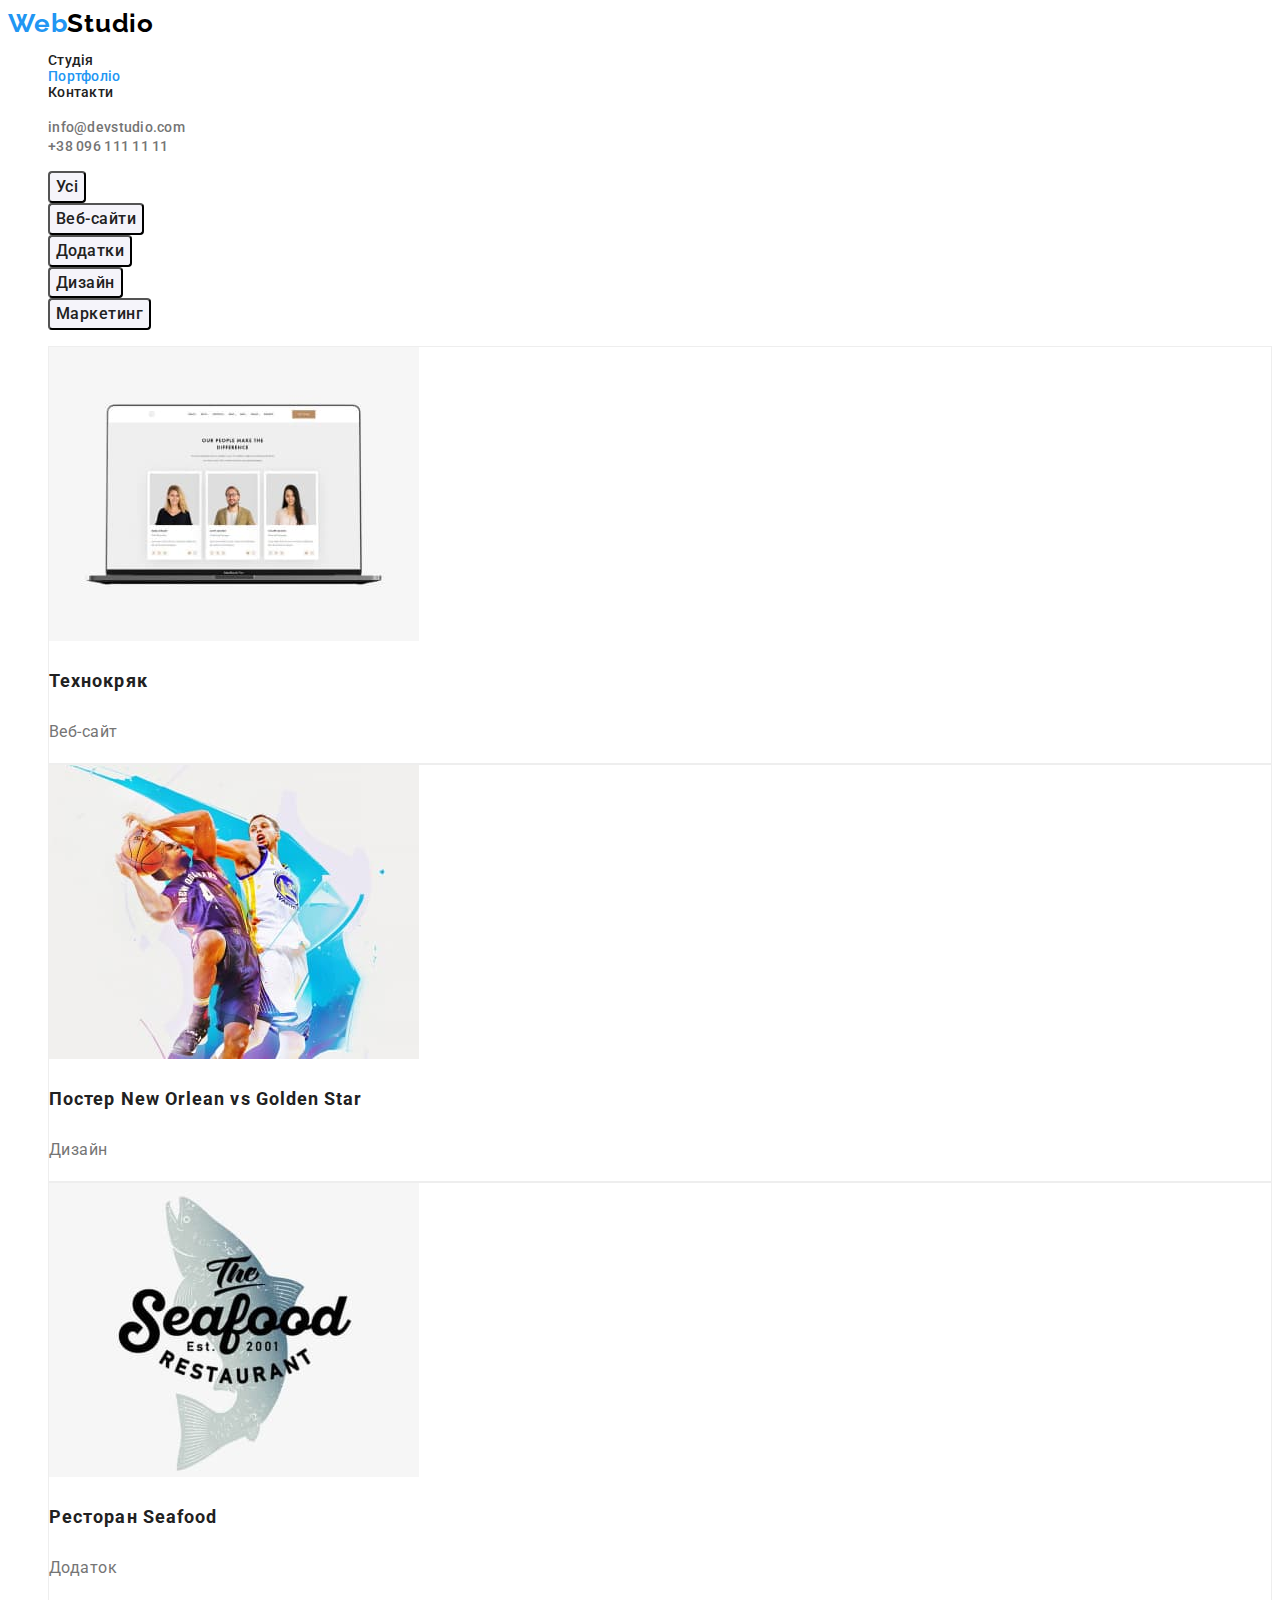
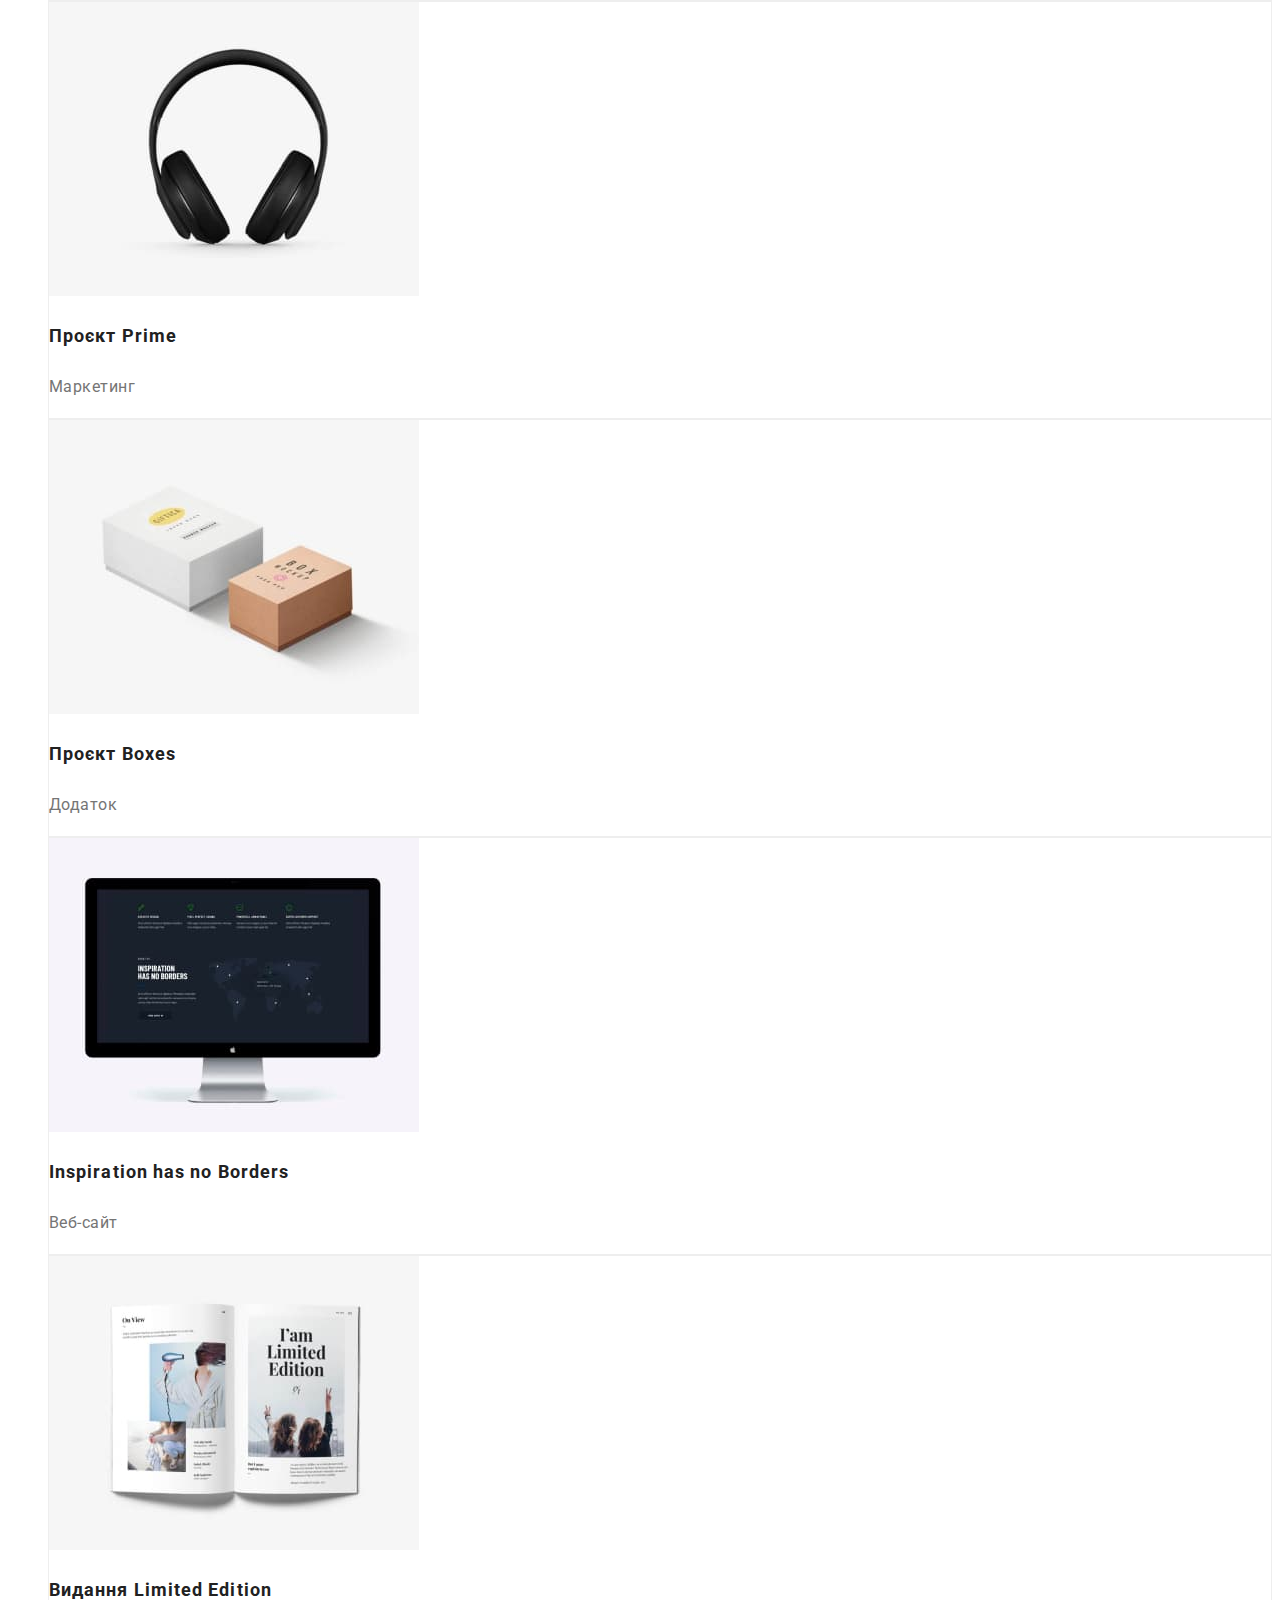
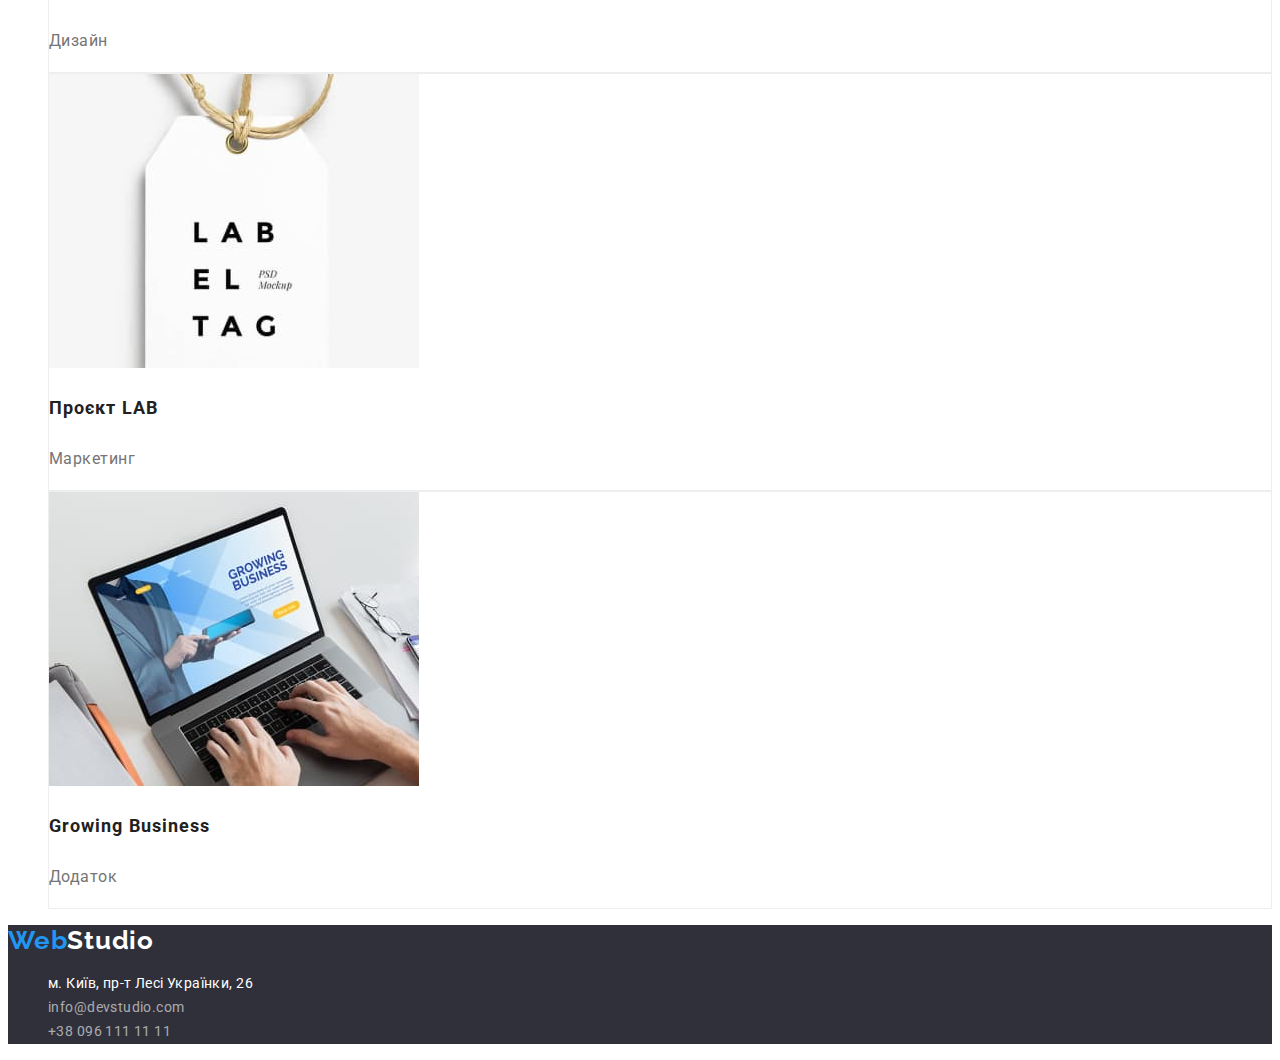
==== portfolio.html @ 72afde7a "continuation of the project" ====
<!DOCTYPE html>
<html lang="uk">
  <head>
    <meta charset="UTF-8" />
    <meta http-equiv="X-UA-Compatible" content="IE=edge" />
    <meta name="viewport" content="width=device-width, initial-scale=1.0" />
    <title>Document</title>
    <link rel="stylesheet" href="./css/styles.css" />
    <link rel="preconnect" href="https://fonts.googleapis.com" />
    <link rel="preconnect" href="https://fonts.gstatic.com" crossorigin />
    <link
      href="https://fonts.googleapis.com/css2?family=Raleway:wght@700&family=Roboto:wght@400;500;700;900&display=swap"
      rel="stylesheet"
    />
  </head>
  <body>
    <!-- хедер -->
    <header>
      <nav class="navigate">
        <a href="./index.html" class="logo"
          ><span class="title-logo">Web</span>Studio</a
        >

        <!-- навігація -->
        <ul class="site-nav">
          <li>
            <a href="./index.html" class="link">Студія</a>
          </li>
          <li class="current">
            <a href="./portfolio.html" class="link">Портфоліо</a>
          </li>
          <li><a href="" class="link">Контакти</a></li>
        </ul>
      </nav>

      <!-- контакти -->
      <ul class="site-contacts">
        <li>
          <a href="mailto:info@devstudio.com" class="link"
            >info@devstudio.com</a
          >
        </li>
        <li><a href="tel:+380961111111" class="link">+38 096 111 11 11</a></li>
      </ul>
    </header>

    <main>
      <!-- кнопки навігації -->
      <section class="portfolio-section section">
        <h1 class="portfolio-title visually-hidden">Портфоліо</h1>

        <ul class="portfolio-nav">
          <li>
            <button type="button" class="batton-portfolio button">Усі</button>
          </li>
          <li>
            <button type="button" class="batton-portfolio button">
              Веб-сайти
            </button>
          </li>
          <li>
            <button type="button" class="batton-portfolio button">
              Додатки
            </button>
          </li>
          <li>
            <button type="button" class="batton-portfolio button">
              Дизайн
            </button>
          </li>
          <li>
            <button type="button" class="batton-portfolio button">
              Маркетинг
            </button>
          </li>
        </ul>
      </section>

      <!-- галерея робіт -->
      <section class="gallery-section section">
        <h2 class="gallery-title visually-hidden">Приклади робіт</h2>

        <ul class="gallery-list">
          <li class="gallery-list-item">
            <img
              src="./images/2-1.jpg"
              alt="Веб-сайт"
              width="370"
              height="294"
            />
            <h3 class="gallery-list-title">Технокряк</h3>
            <p class="gallery-tex">Веб-сайт</p>
          </li>

          <li class="gallery-list-item">
            <img
              src="./images/2-2.jpg"
              alt="гра в баскетбол"
              width="370"
              height="294"
            />
            <h3 class="gallery-list-title">Постер New Orlean vs Golden Star</h3>
            <p class="gallery-tex">Дизайн</p>
          </li>

          <li class="gallery-list-item">
            <img
              src="./images/2-3.jpg"
              alt="логотип ресторану"
              width="370"
              height="294"
            />
            <h3 class="gallery-list-title">Ресторан Seafood</h3>
            <p class="gallery-tex">Додаток</p>
          </li>

          <li class="gallery-list-item">
            <img
              src="./images/2-4.jpg"
              alt="навушники"
              width="370"
              height="294"
            />
            <h3 class="gallery-list-title">Проєкт Prime</h3>
            <p class="gallery-tex">Маркетинг</p>
          </li>

          <li class="gallery-list-item">
            <img
              src="./images/2-5.jpg"
              alt="навушники"
              width="370"
              height="294"
            />
            <h3 class="gallery-list-title">Проєкт Boxes</h3>
            <p class="gallery-tex">Додаток</p>
          </li>

          <li class="gallery-list-item">
            <img
              src="./images/2-6.jpg"
              alt="монітор"
              width="370"
              height="294"
            />
            <h3 class="gallery-list-title">Inspiration has no Borders</h3>
            <p class="gallery-tex">Веб-сайт</p>
          </li>

          <li class="gallery-list-item">
            <img src="./images/2-7.jpg" alt="книга" width="370" height="294" />
            <h3 class="gallery-list-title">Видання Limited Edition</h3>
            <p class="gallery-tex">Дизайн</p>
          </li>

          <li class="gallery-list-item">
            <img
              src="./images/2-8.jpg"
              alt="етикетка"
              width="370"
              height="294"
            />
            <h3 class="gallery-list-title">Проєкт LAB</h3>
            <p class="gallery-tex">Маркетинг</p>
          </li>

          <li class="gallery-list-item">
            <img src="./images/2-9.jpg" alt="нетбук" width="370" height="294" />
            <h3 class="gallery-list-title">Growing Business</h3>
            <p class="gallery-tex">Додаток</p>
          </li>
        </ul>
      </section>
    </main>

    <!-- футер -->
    <footer class="footer-items">
      <a href="./index.html" class="logo"
        ><span class="title-logo">Web</span>Studio
      </a>

      <!-- адреса -->
      <address class="address-items">
        <ul class="address-list">
          <li class="address-place">
            <a
              href="https://www.google.com/maps/place/%D0%B1%D1%83%D0%BB%D1%8C%D0%B2%D0%B0%D1%80+%D0%9B%D0%B5%D1%81%D1%96+%D0%A3%D0%BA%D1%80%D0%B0%D1%97%D0%BD%D0%BA%D0%B8,+26,+%D0%9A%D0%B8%D1%97%D0%B2,+02000/@50.4267703,30.537616,18z/data=!4m5!3m4!1s0x40d4cf0e033ecbe9:0x57a4dffefec77da0!8m2!3d50.4265807!4d30.5383859"
              target="_blank"
              rel="noopener noreferrer"
              class="link"
              ><span class="place-tex">м. Київ, пр-т Лесі Українки, 26</span>
            </a>
          </li>
          <li class="address-contacts">
            <a href="mailto:info@devstudio.com" class="link"
              >info@devstudio.com</a
            >
          </li>
          <li class="address-contacts">
            <a href="tel:+380961111111" class="link">+38 096 111 11 11</a>
          </li>
        </ul>
      </address>
    </footer>
  </body>
</html>
---- css/styles.css ----
:root {
  --primari-tex-color: #212121;
  --title-text-color: #212121;
  --accent-color: #2196f3;
  --accent-button-color: #2196f3;
  --button-text-color: #ffffff;
  --primari-bcg-color: #f5f5f5;
  --paragraph-tex: #757575;
}

body {
 font-family:'Roboto', sans-serif;
 color: var(--primari-tex-color);
 background-color: #FFFFFF;
}

/* НАВІГАЦІЯ */

.logo {
  text-decoration: none;
  font-family: 'Raleway', sans-serif;
  font-weight: 700;
  font-size: 26px;
  line-height: 1.19;
    
  letter-spacing: 0.03em;
  color: #000000;
}

.title-logo {
color: #2196F3;
}

/* Футер лого */

footer .logo {
  color: #FFFFFF;
}


.site-nav {
  font-weight: 500;
  font-size: 14px;
  line-height: 1.14;
  letter-spacing: 0.02em;
  
  color: #212121;
}

a {
  font-family: inherit;
}

a.link {
  color: var(--primari-tex-color);
}

.link {
  text-decoration: none;
 }

.address-items .link {
  text-decoration: none;
}

.site-contacts .link {
  font-weight: 500;
  font-size: 14px;
  line-height: 1.14;
  letter-spacing: 0.02em;
  
  color: #757575;
}

.current .link {
  color: var(--accent-color);
}

ul {
  list-style: none;
  font-style: normal;
  }

.link:hover,
.link:focus {
  color: var(--accent-color);
}

/*------------- ГЕРОЙ -------------*/
.section-hero {
  background-color: #2F303A;
}


.hero-title {
  font-weight: 900;
  font-size: 44px;
  line-height: 1.36;

  letter-spacing: 0.06em;
  text-transform: uppercase;
  
  color: #FFFFFF;
}

.button-hero.button {
 font-weight: 700;
 font-size: 16px;
 line-height: 1.88;

 letter-spacing: 0.06em;
background-color: #2196F3;
 color: var(--button-text-color);
}

button {
  font-family: inherit;
  cursor: pointer;
}

.button {
  background: #F5F4FA;
  border-radius: 4px;
}

.button:hover,
.button:focus {
  color: #FFFFFF;
  background-color: var(--accent-color);
}

/*------------- БЛОК 1 -------------*/

/* .section-features {} */


.features-title {
  color: var(--primari-bcg-color);
}

/* .features-items {} */

/* .item-list {} */

.title-item-list {
  font-weight: 700;
  font-size: 14px;
  line-height: 1.14;
  letter-spacing: 0.03em;
  text-transform: uppercase;
  
  color: var(--primari-tex-color);
}

.features-items-text {
  font-size: 14px;
  line-height: 1.71;
 
  letter-spacing: 0.03em;
  
  color: var(--paragraph-tex);
}

/*------------- БЛОК 2 -------------*/

/* .section-work {} */

.work-title {
  font-weight: 700;
  font-size: 36px;
  line-height: 1.17;
  text-align: center;
  letter-spacing: 0.03em;
  
  color: var(--primari-tex-color);
}

/* .work-list {}

.wokr-lst-item {}

.work-pictures {} */


/*------------- БЛОК 3 -------------*/

.section-team {
  background-color: #F5F4FA;
}

.team-title {
  font-weight: 700;
  font-size: 36px;
  line-height: 1.17;
  text-align: center;
  letter-spacing: 0.03em;
  
  color: var(--primari-tex-color);
}

/* .team-list {} */

.team-list-item {
  background-color: #FFFFFF;
}

/* .team-pictures {} */

.team-list-name {
  font-weight: 500;
  font-size: 16px;
  line-height: 1.19;

  letter-spacing: 0.03em;

  color: var(--primari-tex-color);
}

.team-text {
  font-size: 16px;
  line-height: 1.19;
 
  letter-spacing: 0.03em;
  
  color: var(--paragraph-tex);
}

/*------------- PAGES 2 PORTFOLIO -------------*/

/* .portfolio-section {} */

.portfolio-title {
  color: var(--primari-bcg-color);
}

/* .portfolio-nav {} */


/*------------- Кнопки Навігації PORTFOLIO -------------*/

.batton-portfolio {
  background: #F5F4FA;
  border-radius: 4px;
  font-weight: 500;
  font-size: 16px;
  line-height: 1.62;
  
  text-align: center;
  letter-spacing: 0.03em;

  color: #212121;
}

/*------------- ГАЛЕРЕЯ -------------*/

/* .gallery-section {} */

.gallery-title {
  color: var(--primari-bcg-color);
}

/* .gallery-list {} */

.gallery-list-item {
  border: 1px solid #EEEEEE;
}

.gallery-list-title {
  font-weight: 700;
  font-size: 18px;
  line-height: 2;

  letter-spacing: 0.06em;
  
  color: var(--primari-tex-color);
}

.gallery-tex {
  font-size: 16px;
  line-height: 1.88;

  letter-spacing: 0.03em;
  
  color: var(--paragraph-tex);
}

/*------------- FOOTER -------------*/
address {
  display: block;
}
.footer-items {
  background-color: #2F303A;
}

/* .address-items {} */

/* .address-list {} */

/* .address-place {} */

.place-tex {
  font-size: 14px;
  line-height: 1.71;
  
  letter-spacing: 0.03em;
  
  color: #FFFFFF;
}

.address-contacts .link {
  font-size: 14px;
  line-height: 1.71;
  
  letter-spacing: 0.03em;
  
  color: rgba(255, 255, 255, 0.6);
}

.address-list .link:hover,
.address-list .link:focus {
  color: var(--accent-color);
}

.link .place-tex:hover,
.link .place-tex:focus {
  color: var(--accent-color);
}

.visually-hidden {
  position: absolute;
  white-space: nowrap;
  width: 1px;
  height: 1px;
  overflow: hidden;
  border: 0;
  padding: 0;
  clip: rect(0 0 0 0);
  clip-path: inset(50%);
  margin: -1px;
}
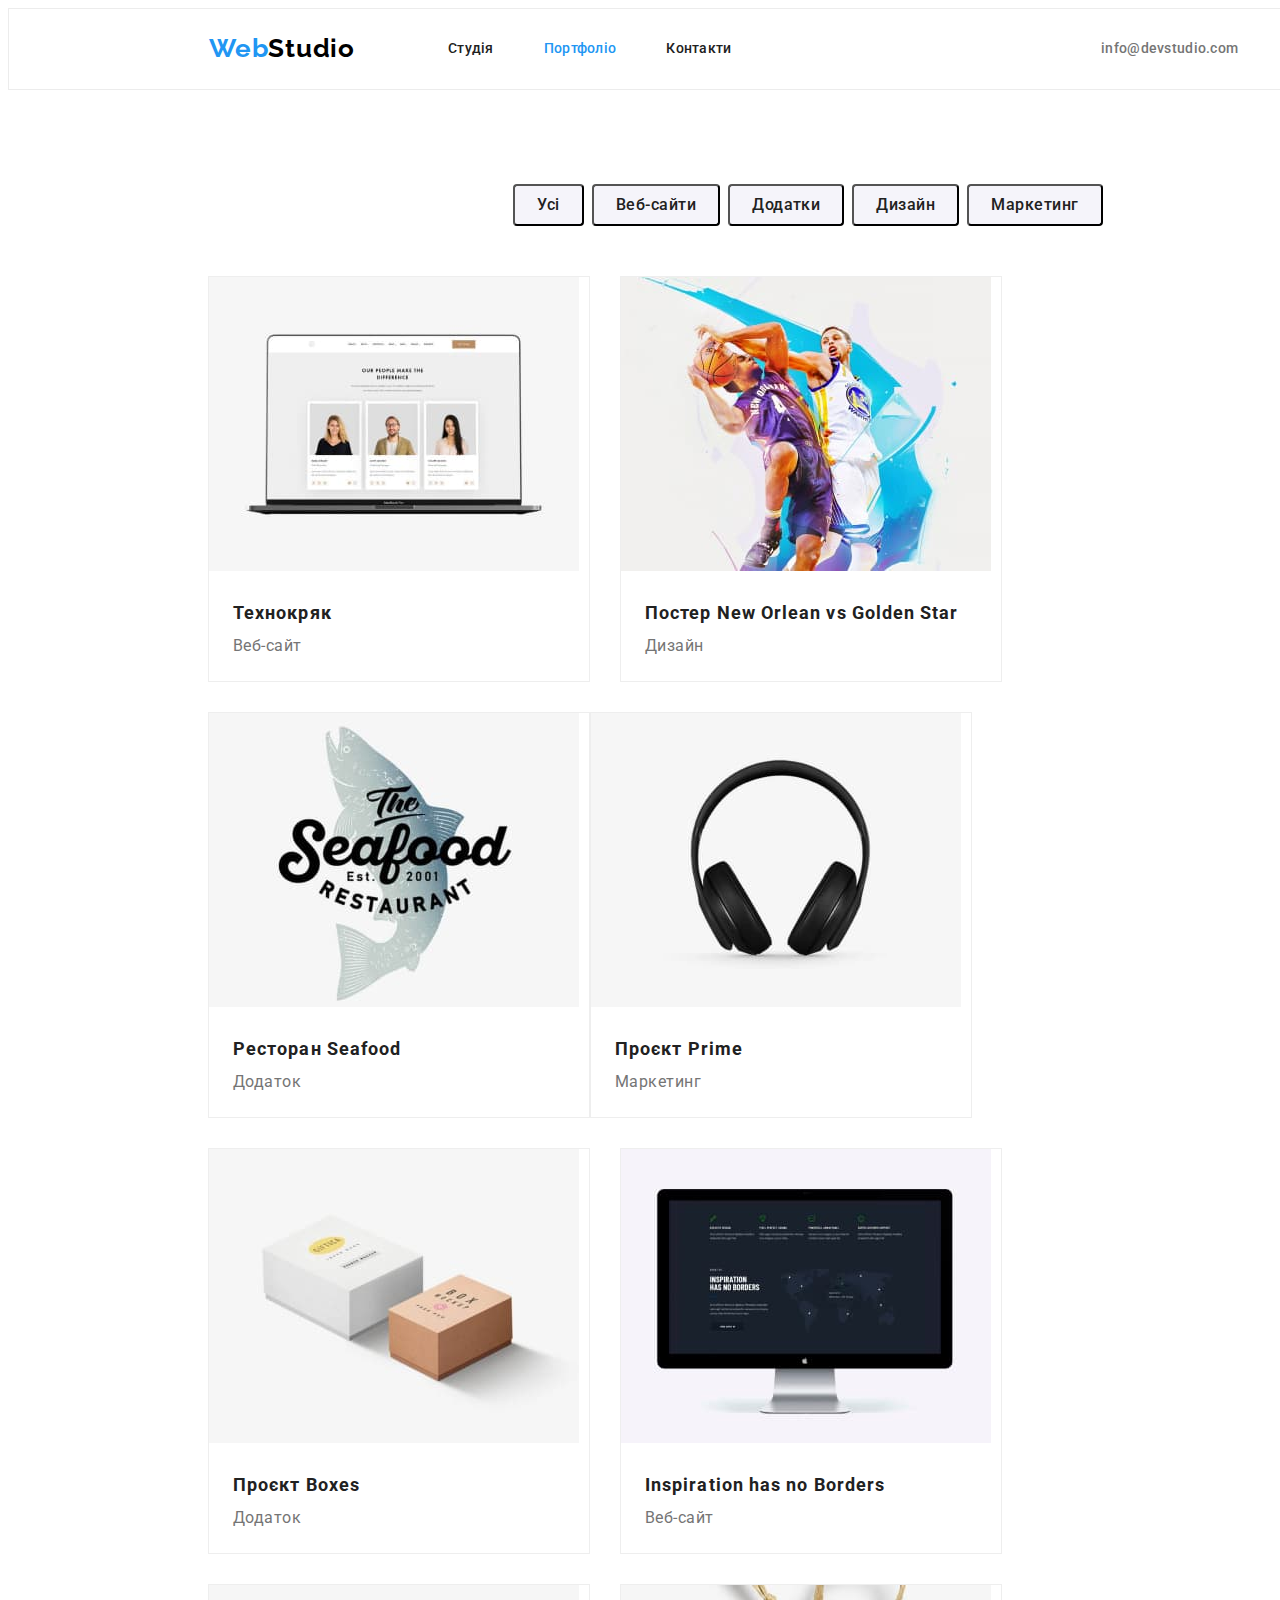
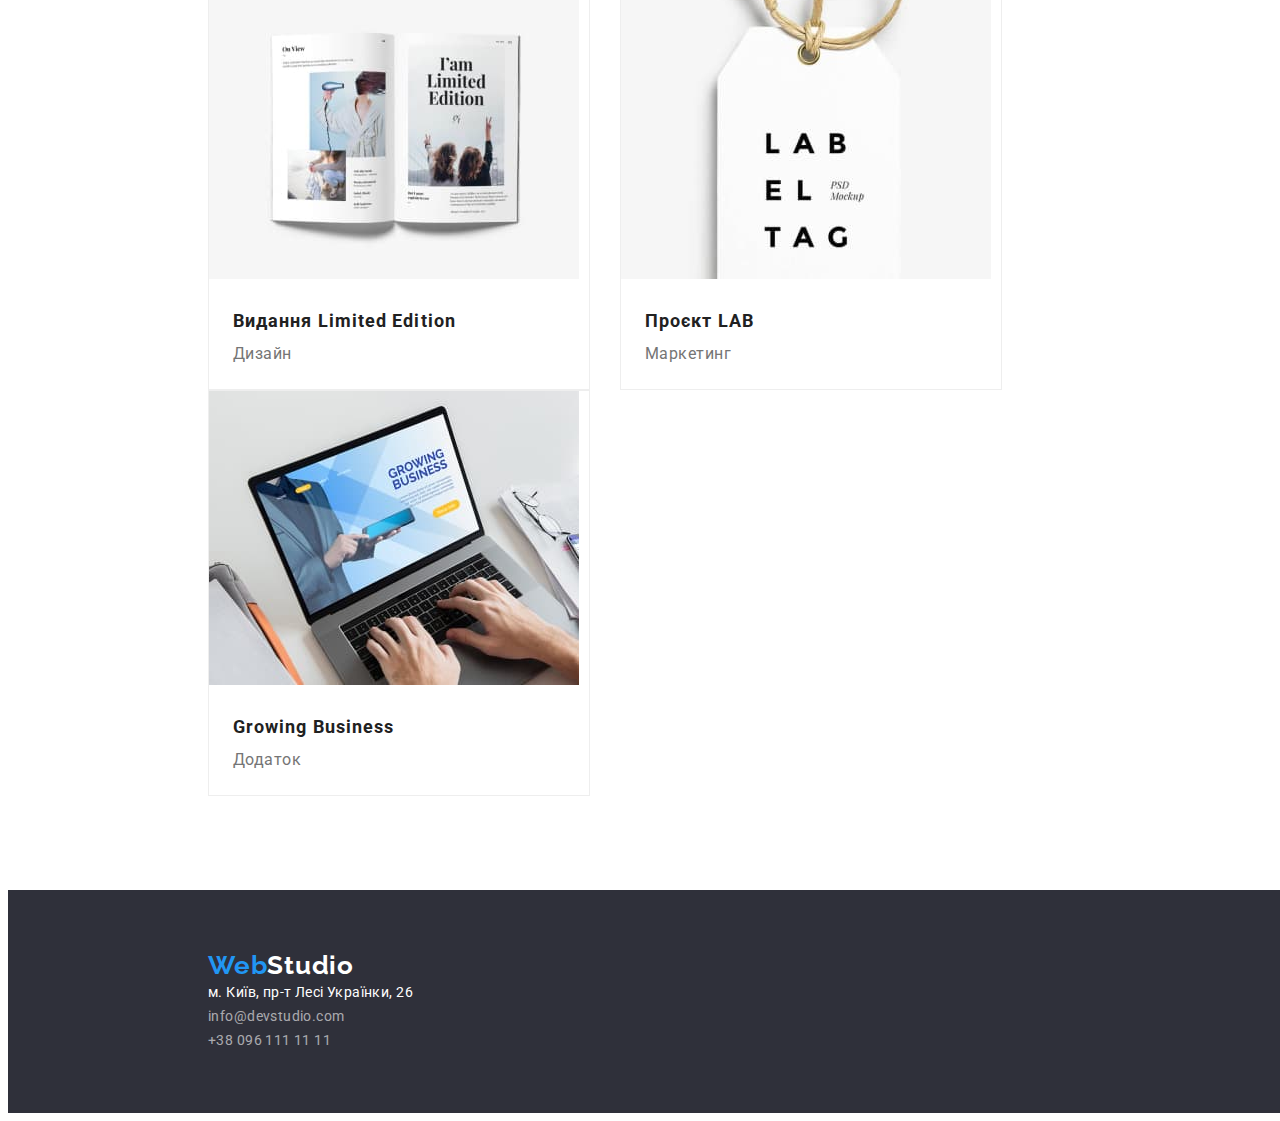
==== commit 3438c10e: "elements are located according to the layout" ====
--- a/portfolio.html
+++ b/portfolio.html
@@ -5,202 +5,395 @@
     <meta http-equiv="X-UA-Compatible" content="IE=edge" />
     <meta name="viewport" content="width=device-width, initial-scale=1.0" />
     <title>Document</title>
-    <link rel="stylesheet" href="./css/styles.css" />
     <link rel="preconnect" href="https://fonts.googleapis.com" />
     <link rel="preconnect" href="https://fonts.gstatic.com" crossorigin />
     <link
       href="https://fonts.googleapis.com/css2?family=Raleway:wght@700&family=Roboto:wght@400;500;700;900&display=swap"
       rel="stylesheet"
     />
+    <link
+      rel="stylesheet"
+      href="https://cdnjs.cloudflare.com/ajax/libs/modern-normalize/1.1.0/modern-normalize.min.css"
+      integrity="sha512-wpPYUAdjBVSE4KJnH1VR1HeZfpl1ub8YT/NKx4PuQ5NmX2tKuGu6U/JRp5y+Y8XG2tV+wKQpNHVUX03MfMFn9Q=="
+      crossorigin="anonymous"
+      referrerpolicy="no-referrer"
+    />
+    <link rel="stylesheet" href="./css/styles.css" />
   </head>
   <body>
     <!-- хедер -->
-    <header>
-      <nav class="navigate">
-        <a href="./index.html" class="logo"
-          ><span class="title-logo">Web</span>Studio</a
-        >
-
-        <!-- навігація -->
-        <ul class="site-nav">
-          <li>
-            <a href="./index.html" class="link">Студія</a>
-          </li>
-          <li class="current">
-            <a href="./portfolio.html" class="link">Портфоліо</a>
-          </li>
-          <li><a href="" class="link">Контакти</a></li>
-        </ul>
-      </nav>
-
-      <!-- контакти -->
-      <ul class="site-contacts">
-        <li>
-          <a href="mailto:info@devstudio.com" class="link"
-            >info@devstudio.com</a
+    <header class="page-header">
+      <div class="container">
+        <nav class="navigate">
+          <a href="./index.html" class="logo"
+            ><span class="title-logo">Web</span>Studio</a
           >
-        </li>
-        <li><a href="tel:+380961111111" class="link">+38 096 111 11 11</a></li>
-      </ul>
-    </header>
-
-    <main>
-      <!-- кнопки навігації -->
-      <section class="portfolio-section section">
-        <h1 class="portfolio-title visually-hidden">Портфоліо</h1>
-
-        <ul class="portfolio-nav">
-          <li>
-            <button type="button" class="batton-portfolio button">Усі</button>
-          </li>
-          <li>
-            <button type="button" class="batton-portfolio button">
-              Веб-сайти
-            </button>
-          </li>
-          <li>
-            <button type="button" class="batton-portfolio button">
-              Додатки
-            </button>
-          </li>
-          <li>
-            <button type="button" class="batton-portfolio button">
-              Дизайн
-            </button>
-          </li>
-          <li>
-            <button type="button" class="batton-portfolio button">
-              Маркетинг
-            </button>
-          </li>
-        </ul>
-      </section>
-
-      <!-- галерея робіт -->
-      <section class="gallery-section section">
-        <h2 class="gallery-title visually-hidden">Приклади робіт</h2>
-
-        <ul class="gallery-list">
-          <li class="gallery-list-item">
-            <img
-              src="./images/2-1.jpg"
-              alt="Веб-сайт"
-              width="370"
-              height="294"
-            />
-            <h3 class="gallery-list-title">Технокряк</h3>
-            <p class="gallery-tex">Веб-сайт</p>
-          </li>
-
-          <li class="gallery-list-item">
-            <img
-              src="./images/2-2.jpg"
-              alt="гра в баскетбол"
-              width="370"
-              height="294"
-            />
-            <h3 class="gallery-list-title">Постер New Orlean vs Golden Star</h3>
-            <p class="gallery-tex">Дизайн</p>
-          </li>
-
-          <li class="gallery-list-item">
-            <img
-              src="./images/2-3.jpg"
-              alt="логотип ресторану"
-              width="370"
-              height="294"
-            />
-            <h3 class="gallery-list-title">Ресторан Seafood</h3>
-            <p class="gallery-tex">Додаток</p>
-          </li>
-
-          <li class="gallery-list-item">
-            <img
-              src="./images/2-4.jpg"
-              alt="навушники"
-              width="370"
-              height="294"
-            />
-            <h3 class="gallery-list-title">Проєкт Prime</h3>
-            <p class="gallery-tex">Маркетинг</p>
-          </li>
-
-          <li class="gallery-list-item">
-            <img
-              src="./images/2-5.jpg"
-              alt="навушники"
-              width="370"
-              height="294"
-            />
-            <h3 class="gallery-list-title">Проєкт Boxes</h3>
-            <p class="gallery-tex">Додаток</p>
-          </li>
-
-          <li class="gallery-list-item">
-            <img
-              src="./images/2-6.jpg"
-              alt="монітор"
-              width="370"
-              height="294"
-            />
-            <h3 class="gallery-list-title">Inspiration has no Borders</h3>
-            <p class="gallery-tex">Веб-сайт</p>
-          </li>
-
-          <li class="gallery-list-item">
-            <img src="./images/2-7.jpg" alt="книга" width="370" height="294" />
-            <h3 class="gallery-list-title">Видання Limited Edition</h3>
-            <p class="gallery-tex">Дизайн</p>
-          </li>
-
-          <li class="gallery-list-item">
-            <img
-              src="./images/2-8.jpg"
-              alt="етикетка"
-              width="370"
-              height="294"
-            />
-            <h3 class="gallery-list-title">Проєкт LAB</h3>
-            <p class="gallery-tex">Маркетинг</p>
-          </li>
-
-          <li class="gallery-list-item">
-            <img src="./images/2-9.jpg" alt="нетбук" width="370" height="294" />
-            <h3 class="gallery-list-title">Growing Business</h3>
-            <p class="gallery-tex">Додаток</p>
-          </li>
-        </ul>
-      </section>
-    </main>
-
-    <!-- футер -->
-    <footer class="footer-items">
-      <a href="./index.html" class="logo"
-        ><span class="title-logo">Web</span>Studio
-      </a>
-
-      <!-- адреса -->
-      <address class="address-items">
-        <ul class="address-list">
-          <li class="address-place">
-            <a
-              href="https://www.google.com/maps/place/%D0%B1%D1%83%D0%BB%D1%8C%D0%B2%D0%B0%D1%80+%D0%9B%D0%B5%D1%81%D1%96+%D0%A3%D0%BA%D1%80%D0%B0%D1%97%D0%BD%D0%BA%D0%B8,+26,+%D0%9A%D0%B8%D1%97%D0%B2,+02000/@50.4267703,30.537616,18z/data=!4m5!3m4!1s0x40d4cf0e033ecbe9:0x57a4dffefec77da0!8m2!3d50.4265807!4d30.5383859"
-              target="_blank"
-              rel="noopener noreferrer"
-              class="link"
-              ><span class="place-tex">м. Київ, пр-т Лесі Українки, 26</span>
-            </a>
-          </li>
-          <li class="address-contacts">
+
+          <!-- навігація -->
+          <ul class="site-nav">
+            <li class="item">
+              <a href="./index.html" class="link">Студія</a>
+            </li>
+            <li class="item current">
+              <a href="./portfolio.html" class="link">Портфоліо</a>
+            </li>
+            <li class="item"><a href="" class="link">Контакти</a></li>
+          </ul>
+        </nav>
+
+        <!-- контакти -->
+        <ul class="site-contacts">
+          <li class="item">
             <a href="mailto:info@devstudio.com" class="link"
               >info@devstudio.com</a
             >
           </li>
-          <li class="address-contacts">
+          <li class="item">
             <a href="tel:+380961111111" class="link">+38 096 111 11 11</a>
           </li>
         </ul>
-      </address>
+      </div>
+    </header>
+
+    <main>
+      <!-- кнопки навігації (АРХІВ) -->
+
+      <!-- <section class="portfolio-section section">
+        <div class="container">
+          <h1 class="portfolio-title visually-hidden">Портфоліо</h1>
+
+          <ul class="portfolio-nav">
+            <li class="item">
+              <button type="button" class="batton-portfolio button">Усі</button>
+            </li>
+            <li class="item">
+              <button type="button" class="batton-portfolio button">
+                Веб-сайти
+              </button>
+            </li>
+            <li class="item">
+              <button type="button" class="batton-portfolio button">
+                Додатки
+              </button>
+            </li>
+            <li class="item">
+              <button type="button" class="batton-portfolio button">
+                Дизайн
+              </button>
+            </li>
+            <li class="item">
+              <button type="button" class="batton-portfolio button">
+                Маркетинг
+              </button>
+            </li>
+          </ul>
+        </div>
+      </section> -->
+
+      <!-- галерея робіт (АРХІВ) -->
+
+      <!-- <section class="gallery-section section">
+        <div class="container">
+          <h2 class="gallery-title visually-hidden">Приклади робіт</h2>
+
+          <ul class="gallery-list">
+            <li class="gallery-list-item">
+              <img
+                src="./images/2-1.jpg"
+                alt="Веб-сайт"
+                width="370"
+                height="294"
+              />
+              <h3 class="gallery-list-title">Технокряк</h3>
+              <p class="gallery-tex">Веб-сайт</p>
+            </li>
+
+            <li class="gallery-list-item">
+              <img
+                src="./images/2-2.jpg"
+                alt="гра в баскетбол"
+                width="370"
+                height="294"
+              />
+              <h3 class="gallery-list-title">
+                Постер New Orlean vs Golden Star
+              </h3>
+              <p class="gallery-tex">Дизайн</p>
+            </li>
+
+            <li class="gallery-list-item">
+              <img
+                src="./images/2-3.jpg"
+                alt="логотип ресторану"
+                width="370"
+                height="294"
+              />
+              <h3 class="gallery-list-title">Ресторан Seafood</h3>
+              <p class="gallery-tex">Додаток</p>
+            </li>
+
+            <li class="gallery-list-item">
+              <img
+                src="./images/2-4.jpg"
+                alt="навушники"
+                width="370"
+                height="294"
+              />
+              <h3 class="gallery-list-title">Проєкт Prime</h3>
+              <p class="gallery-tex">Маркетинг</p>
+            </li>
+
+            <li class="gallery-list-item">
+              <img
+                src="./images/2-5.jpg"
+                alt="навушники"
+                width="370"
+                height="294"
+              />
+              <h3 class="gallery-list-title">Проєкт Boxes</h3>
+              <p class="gallery-tex">Додаток</p>
+            </li>
+
+            <li class="gallery-list-item">
+              <img
+                src="./images/2-6.jpg"
+                alt="монітор"
+                width="370"
+                height="294"
+              />
+              <h3 class="gallery-list-title">Inspiration has no Borders</h3>
+              <p class="gallery-tex">Веб-сайт</p>
+            </li>
+
+            <li class="gallery-list-item">
+              <img
+                src="./images/2-7.jpg"
+                alt="книга"
+                width="370"
+                height="294"
+              />
+              <h3 class="gallery-list-title">Видання Limited Edition</h3>
+              <p class="gallery-tex">Дизайн</p>
+            </li>
+
+            <li class="gallery-list-item">
+              <img
+                src="./images/2-8.jpg"
+                alt="етикетка"
+                width="370"
+                height="294"
+              />
+              <h3 class="gallery-list-title">Проєкт LAB</h3>
+              <p class="gallery-tex">Маркетинг</p>
+            </li>
+
+            <li class="gallery-list-item">
+              <img
+                src="./images/2-9.jpg"
+                alt="нетбук"
+                width="370"
+                height="294"
+              />
+              <h3 class="gallery-list-title">Growing Business</h3>
+              <p class="gallery-tex">Додаток</p>
+            </li>
+          </ul>
+        </div>
+      </section>
+    </main> -->
+
+      <!-- Так повинно було б бути -->
+
+      <!-- Портфоліо -->
+
+      <section class="portfolio-section section">
+        <div class="container">
+          <h1 class="portfolio-title visually-hidden">Портфоліо</h1>
+
+          <ul class="portfolio-nav">
+            <li class="item">
+              <button type="button" class="batton-portfolio button">Усі</button>
+            </li>
+            <li class="item">
+              <button type="button" class="batton-portfolio button">
+                Веб-сайти
+              </button>
+            </li>
+            <li class="item">
+              <button type="button" class="batton-portfolio button">
+                Додатки
+              </button>
+            </li>
+            <li class="item">
+              <button type="button" class="batton-portfolio button">
+                Дизайн
+              </button>
+            </li>
+            <li class="item">
+              <button type="button" class="batton-portfolio button">
+                Маркетинг
+              </button>
+            </li>
+          </ul>
+
+          <ul class="gallery-list">
+            <li class="gallery-list-item">
+              <img
+                src="./images/2-1.jpg"
+                alt="Веб-сайт"
+                width="370"
+                height="294"
+              />
+              <div class="content">
+                <h3 class="gallery-list-title">Технокряк</h3>
+                <p class="gallery-tex">Веб-сайт</p>
+              </div>
+            </li>
+
+            <li class="gallery-list-item">
+              <img
+                src="./images/2-2.jpg"
+                alt="гра в баскетбол"
+                width="370"
+                height="294"
+              />
+              <div class="content">
+                <h3 class="gallery-list-title">
+                  Постер New Orlean vs Golden Star
+                </h3>
+                <p class="gallery-tex">Дизайн</p>
+              </div>
+            </li>
+
+            <li class="gallery-list-item">
+              <img
+                src="./images/2-3.jpg"
+                alt="логотип ресторану"
+                width="370"
+                height="294"
+              />
+              <div class="content">
+                <h3 class="gallery-list-title">Ресторан Seafood</h3>
+                <p class="gallery-tex">Додаток</p>
+              </div>
+            </li>
+
+            <li class="gallery-list-item">
+              <img
+                src="./images/2-4.jpg"
+                alt="навушники"
+                width="370"
+                height="294"
+              />
+              <div class="content">
+                <h3 class="gallery-list-title">Проєкт Prime</h3>
+                <p class="gallery-tex">Маркетинг</p>
+              </div>
+            </li>
+
+            <li class="gallery-list-item">
+              <img
+                src="./images/2-5.jpg"
+                alt="навушники"
+                width="370"
+                height="294"
+              />
+              <div class="content">
+                <h3 class="gallery-list-title">Проєкт Boxes</h3>
+                <p class="gallery-tex">Додаток</p>
+              </div>
+            </li>
+
+            <li class="gallery-list-item">
+              <img
+                src="./images/2-6.jpg"
+                alt="монітор"
+                width="370"
+                height="294"
+              />
+              <div class="content">
+                <h3 class="gallery-list-title">Inspiration has no Borders</h3>
+                <p class="gallery-tex">Веб-сайт</p>
+              </div>
+            </li>
+
+            <li class="gallery-list-item">
+              <img
+                src="./images/2-7.jpg"
+                alt="книга"
+                width="370"
+                height="294"
+              />
+              <div class="content">
+                <h3 class="gallery-list-title">Видання Limited Edition</h3>
+                <p class="gallery-tex">Дизайн</p>
+              </div>
+            </li>
+
+            <li class="gallery-list-item">
+              <img
+                src="./images/2-8.jpg"
+                alt="етикетка"
+                width="370"
+                height="294"
+              />
+              <div class="content">
+                <h3 class="gallery-list-title">Проєкт LAB</h3>
+                <p class="gallery-tex">Маркетинг</p>
+              </div>
+            </li>
+
+            <li class="gallery-list-item">
+              <img
+                src="./images/2-9.jpg"
+                alt="нетбук"
+                width="370"
+                height="294"
+              />
+              <div class="content">
+                <h3 class="gallery-list-title">Growing Business</h3>
+                <p class="gallery-tex">Додаток</p>
+              </div>
+            </li>
+          </ul>
+        </div>
+      </section>
+    </main>
+
+    <!-- футер -->
+    <footer class="footer-items">
+      <div class="container">
+        <a href="./index.html" class="logo logo-footer"
+          ><span class="title-logo">Web</span>Studio
+        </a>
+
+        <!-- адреса -->
+        <address class="address-items">
+          <div class="address-container">
+            <ul class="address-list">
+              <li class="address-place">
+                <a
+                  href="https://www.google.com/maps/place/%D0%B1%D1%83%D0%BB%D1%8C%D0%B2%D0%B0%D1%80+%D0%9B%D0%B5%D1%81%D1%96+%D0%A3%D0%BA%D1%80%D0%B0%D1%97%D0%BD%D0%BA%D0%B8,+26,+%D0%9A%D0%B8%D1%97%D0%B2,+02000/@50.4267703,30.537616,18z/data=!4m5!3m4!1s0x40d4cf0e033ecbe9:0x57a4dffefec77da0!8m2!3d50.4265807!4d30.5383859"
+                  target="_blank"
+                  rel="noopener noreferrer"
+                  class="link"
+                  ><span class="place-tex"
+                    >м. Київ, пр-т Лесі Українки, 26</span
+                  >
+                </a>
+              </li>
+              <li class="address-contacts">
+                <a href="mailto:info@devstudio.com" class="link"
+                  >info@devstudio.com</a
+                >
+              </li>
+              <li class="address-contacts">
+                <a href="tel:+380961111111" class="link">+38 096 111 11 11</a>
+              </li>
+            </ul>
+          </div>
+        </address>
+      </div>
     </footer>
   </body>
 </html>
--- a/css/styles.css
+++ b/css/styles.css
@@ -9,42 +9,116 @@
 }
 
 body {
- font-family:'Roboto', sans-serif;
- color: var(--primari-tex-color);
- background-color: #FFFFFF;
+  font-family: "Roboto", sans-serif;
+  color: var(--primari-tex-color);
+  background-color: #ffffff;
 }
 
 /* НАВІГАЦІЯ */
 
 .logo {
+  padding-top: 24px;
+  padding-bottom: 25px;
+
   text-decoration: none;
-  font-family: 'Raleway', sans-serif;
+  font-family: "Raleway", sans-serif;
   font-weight: 700;
   font-size: 26px;
   line-height: 1.19;
-    
+
   letter-spacing: 0.03em;
   color: #000000;
 }
 
 .title-logo {
-color: #2196F3;
+  color: #2196f3;
 }
 
 /* Футер лого */
 
 footer .logo {
-  color: #FFFFFF;
-}
-
+  color: #ffffff;
+}
+
+.section {
+  padding-top: 94px;
+  padding-bottom: 94px;
+  /* outline: 2px solid tomato; */
+  width: 1600px;
+}
+
+h1,
+h2,
+h3,
+h4,
+h5,
+h6,
+p,
+ul {
+  margin-top: 0;
+  margin-bottom: 0;
+}
+
+/*------------- ХЕДЕР -------------*/
+
+.container {
+  display: block;
+  margin-left: auto;
+  margin-right: auto;
+  padding-left: 15px;
+  padding-right: 15px;
+  width: 1200px;
+  /* outline: 3px solid red; */
+}
+
+.navigate {
+  display: flex;
+}
+
+.page-header {
+  width: 1600px;
+
+  border: 1px solid #ececec;
+}
+
+.page-header .container {
+  display: flex;
+  align-items: center;
+}
 
 .site-nav {
+  display: flex;
+  align-items: center;
+  margin-left: 93px;
+  padding-left: 0;
+
   font-weight: 500;
   font-size: 14px;
   line-height: 1.14;
   letter-spacing: 0.02em;
-  
+
   color: #212121;
+}
+
+/* .site-nav .item {
+  margin-right: 50px;
+  }
+
+.site-nav .item:last-child {
+  margin-right: 0;
+} */
+
+/* .site-nav .item + .item {
+  margin-left: 50px;
+} */
+
+.site-nav .item {
+  padding-top: 32px;
+  padding-bottom: 32px;
+}
+
+.site-nav .item:not(:last-child) {
+  margin-right: 50px;
 }
 
 a {
@@ -57,10 +131,28 @@
 
 .link {
   text-decoration: none;
- }
+  display: block;
+}
 
 .address-items .link {
   text-decoration: none;
+}
+
+.site-contacts {
+  display: flex;
+  align-items: center;
+
+  margin-left: auto;
+  padding-left: 0;
+}
+
+.site-contacts .item {
+  padding-top: 32px;
+  padding-bottom: 32px;
+}
+
+.site-contacts .item + .item {
+  margin-left: 50px;
 }
 
 .site-contacts .link {
@@ -68,7 +160,7 @@
   font-size: 14px;
   line-height: 1.14;
   letter-spacing: 0.02em;
-  
+
   color: #757575;
 }
 
@@ -79,7 +171,7 @@
 ul {
   list-style: none;
   font-style: normal;
-  }
+}
 
 .link:hover,
 .link:focus {
@@ -87,58 +179,86 @@
 }
 
 /*------------- ГЕРОЙ -------------*/
+
+.section-hero.section {
+  width: 1600px;
+}
+
 .section-hero {
-  background-color: #2F303A;
-}
-
+  background-color: #2f303a;
+  text-align: center;
+}
 
 .hero-title {
+  text-align: center;
+
   font-weight: 900;
   font-size: 44px;
   line-height: 1.36;
 
   letter-spacing: 0.06em;
   text-transform: uppercase;
-  
-  color: #FFFFFF;
-}
-
-.button-hero.button {
- font-weight: 700;
- font-size: 16px;
- line-height: 1.88;
-
- letter-spacing: 0.06em;
-background-color: #2196F3;
- color: var(--button-text-color);
-}
+
+  color: #ffffff;
+  margin-bottom: 30px;
+}
+
+/*------------- КНОПКИ -------------*/
 
 button {
+  display: inline-block;
   font-family: inherit;
   cursor: pointer;
+  text-align: center;
 }
 
 .button {
-  background: #F5F4FA;
+  background: #f5f4fa;
   border-radius: 4px;
+  padding: 6px 22px;
+}
+
+.button-hero {
+  border: none;
+  font-weight: 700;
+  font-size: 16px;
+  line-height: 1.88;
+
+  min-width: 216px;
+  padding: 10px 32px;
+
+  letter-spacing: 0.06em;
+  background-color: #2196f3;
+  color: var(--button-text-color);
 }
 
 .button:hover,
 .button:focus {
-  color: #FFFFFF;
+  padding: 6px 25px;
+  color: #ffffff;
   background-color: var(--accent-color);
 }
 
 /*------------- БЛОК 1 -------------*/
 
 /* .section-features {} */
-
 
 .features-title {
   color: var(--primari-bcg-color);
 }
 
-/* .features-items {} */
+.features-items {
+  display: flex;
+  padding-left: 0;
+}
+
+.features-items .item-list:not(:last-child) {
+  margin-right: 30px;
+}
+
+.features-items .item-list {
+  max-width: 270px;
+}
 
 /* .item-list {} */
 
@@ -148,16 +268,18 @@
   line-height: 1.14;
   letter-spacing: 0.03em;
   text-transform: uppercase;
-  
-  color: var(--primari-tex-color);
+
+  color: var(--primari-tex-color);
+
+  margin-bottom: 10px;
 }
 
 .features-items-text {
   font-size: 14px;
   line-height: 1.71;
- 
-  letter-spacing: 0.03em;
-  
+
+  letter-spacing: 0.03em;
+
   color: var(--paragraph-tex);
 }
 
@@ -171,21 +293,33 @@
   line-height: 1.17;
   text-align: center;
   letter-spacing: 0.03em;
-  
-  color: var(--primari-tex-color);
-}
-
-/* .work-list {}
-
-.wokr-lst-item {}
-
-.work-pictures {} */
-
+
+  color: var(--primari-tex-color);
+
+  margin-bottom: 50px;
+}
+
+.work-list {
+  padding: 0;
+  display: flex;
+  flex-wrap: wrap;
+}
+
+.wokr-lst-item {
+  display: flex;
+  margin-right: 30px;
+}
+
+.wokr-lst-item:nth-child(3n) {
+  margin-right: 0;
+}
+
+/* .work-pictures {} */
 
 /*------------- БЛОК 3 -------------*/
 
 .section-team {
-  background-color: #F5F4FA;
+  background-color: #f5f4fa;
 }
 
 .team-title {
@@ -194,17 +328,30 @@
   line-height: 1.17;
   text-align: center;
   letter-spacing: 0.03em;
-  
-  color: var(--primari-tex-color);
-}
-
-/* .team-list {} */
+
+  color: var(--primari-tex-color);
+
+  margin-bottom: 50px;
+}
+
+.team-list {
+  padding: 0;
+  display: flex;
+  text-align: center;
+}
 
 .team-list-item {
-  background-color: #FFFFFF;
-}
-
-/* .team-pictures {} */
+  background-color: #ffffff;
+  margin-right: 30px;
+}
+
+.team-list-item:nth-child(4n) {
+  margin-right: 0;
+}
+
+.team-pictures {
+  margin-bottom: 30px;
+}
 
 .team-list-name {
   font-weight: 500;
@@ -214,14 +361,17 @@
   letter-spacing: 0.03em;
 
   color: var(--primari-tex-color);
+
+  margin-bottom: 10px;
 }
 
 .team-text {
+  padding-bottom: 30px;
   font-size: 16px;
   line-height: 1.19;
- 
-  letter-spacing: 0.03em;
-  
+
+  letter-spacing: 0.03em;
+
   color: var(--paragraph-tex);
 }
 
@@ -233,18 +383,31 @@
   color: var(--primari-bcg-color);
 }
 
-/* .portfolio-nav {} */
-
+.portfolio-nav {
+  display: flex;
+  justify-content: center;
+
+  padding-left: 0;
+  margin-bottom: 50px;
+}
+
+.portfolio-nav .item {
+  margin-right: 8px;
+}
+
+.portfolio-nav .item:nth-child(5n) {
+  margin-right: 0;
+}
 
 /*------------- Кнопки Навігації PORTFOLIO -------------*/
 
 .batton-portfolio {
-  background: #F5F4FA;
+  background: #f5f4fa;
   border-radius: 4px;
   font-weight: 500;
   font-size: 16px;
   line-height: 1.62;
-  
+
   text-align: center;
   letter-spacing: 0.03em;
 
@@ -259,10 +422,44 @@
   color: var(--primari-bcg-color);
 }
 
-/* .gallery-list {} */
+.gallery-list {
+  display: flex;
+  flex-wrap: wrap;
+
+  padding-left: 0;
+}
+
+.gallery-list-item .content {
+  margin: 20px 24px;
+}
+
+/* Фіксований розмір */
+
+/* .gallery-list-item {
+  width: 370px;
+
+  margin-right: 30px;
+  margin-bottom: 30px;
+
+  border: 1px solid #eeeeee;
+} */
+
+/* Адаптивний розмір */
 
 .gallery-list-item {
-  border: 1px solid #EEEEEE;
+  width: calc((100% - 60px) / 3);
+  margin-right: 30px;
+  margin-bottom: 30px;
+
+  border: 1px solid #eeeeee;
+}
+
+.gallery-list-item:nth-child(3n) {
+  margin-right: 0;
+}
+
+.gallery-list-item:nth-last-child(-n + 3) {
+  margin-bottom: 0;
 }
 
 .gallery-list-title {
@@ -271,8 +468,10 @@
   line-height: 2;
 
   letter-spacing: 0.06em;
-  
-  color: var(--primari-tex-color);
+
+  color: var(--primari-tex-color);
+
+  margin-top: 20px;
 }
 
 .gallery-tex {
@@ -280,39 +479,48 @@
   line-height: 1.88;
 
   letter-spacing: 0.03em;
-  
+
   color: var(--paragraph-tex);
 }
 
 /*------------- FOOTER -------------*/
+
 address {
   display: block;
 }
+
 .footer-items {
-  background-color: #2F303A;
-}
-
-/* .address-items {} */
-
-/* .address-list {} */
+  width: 1600px;
+  background-color: #2f303a;
+}
+
+.address-items {
+  display: flex;
+  margin-right: auto;
+}
+
+.address-list {
+  display: inline-block;
+  padding-left: 0;
+}
 
 /* .address-place {} */
 
 .place-tex {
   font-size: 14px;
   line-height: 1.71;
-  
-  letter-spacing: 0.03em;
-  
-  color: #FFFFFF;
+
+  letter-spacing: 0.03em;
+
+  color: #ffffff;
 }
 
 .address-contacts .link {
   font-size: 14px;
   line-height: 1.71;
-  
-  letter-spacing: 0.03em;
-  
+
+  letter-spacing: 0.03em;
+
   color: rgba(255, 255, 255, 0.6);
 }
 
@@ -337,4 +545,25 @@
   clip: rect(0 0 0 0);
   clip-path: inset(50%);
   margin: -1px;
-}+}
+
+.footer-items .container {
+  /* display: flex;
+  flex-direction: column; */
+  padding-top: 60px;
+}
+
+.logo-footer {
+  padding-top: 60px;
+  padding-bottom: 0;
+  margin-bottom: 20px;
+  margin-right: auto;
+}
+
+.address-place .link {
+  margin-right: auto;
+}
+
+.address-container {
+  margin-bottom: 60px;
+}
